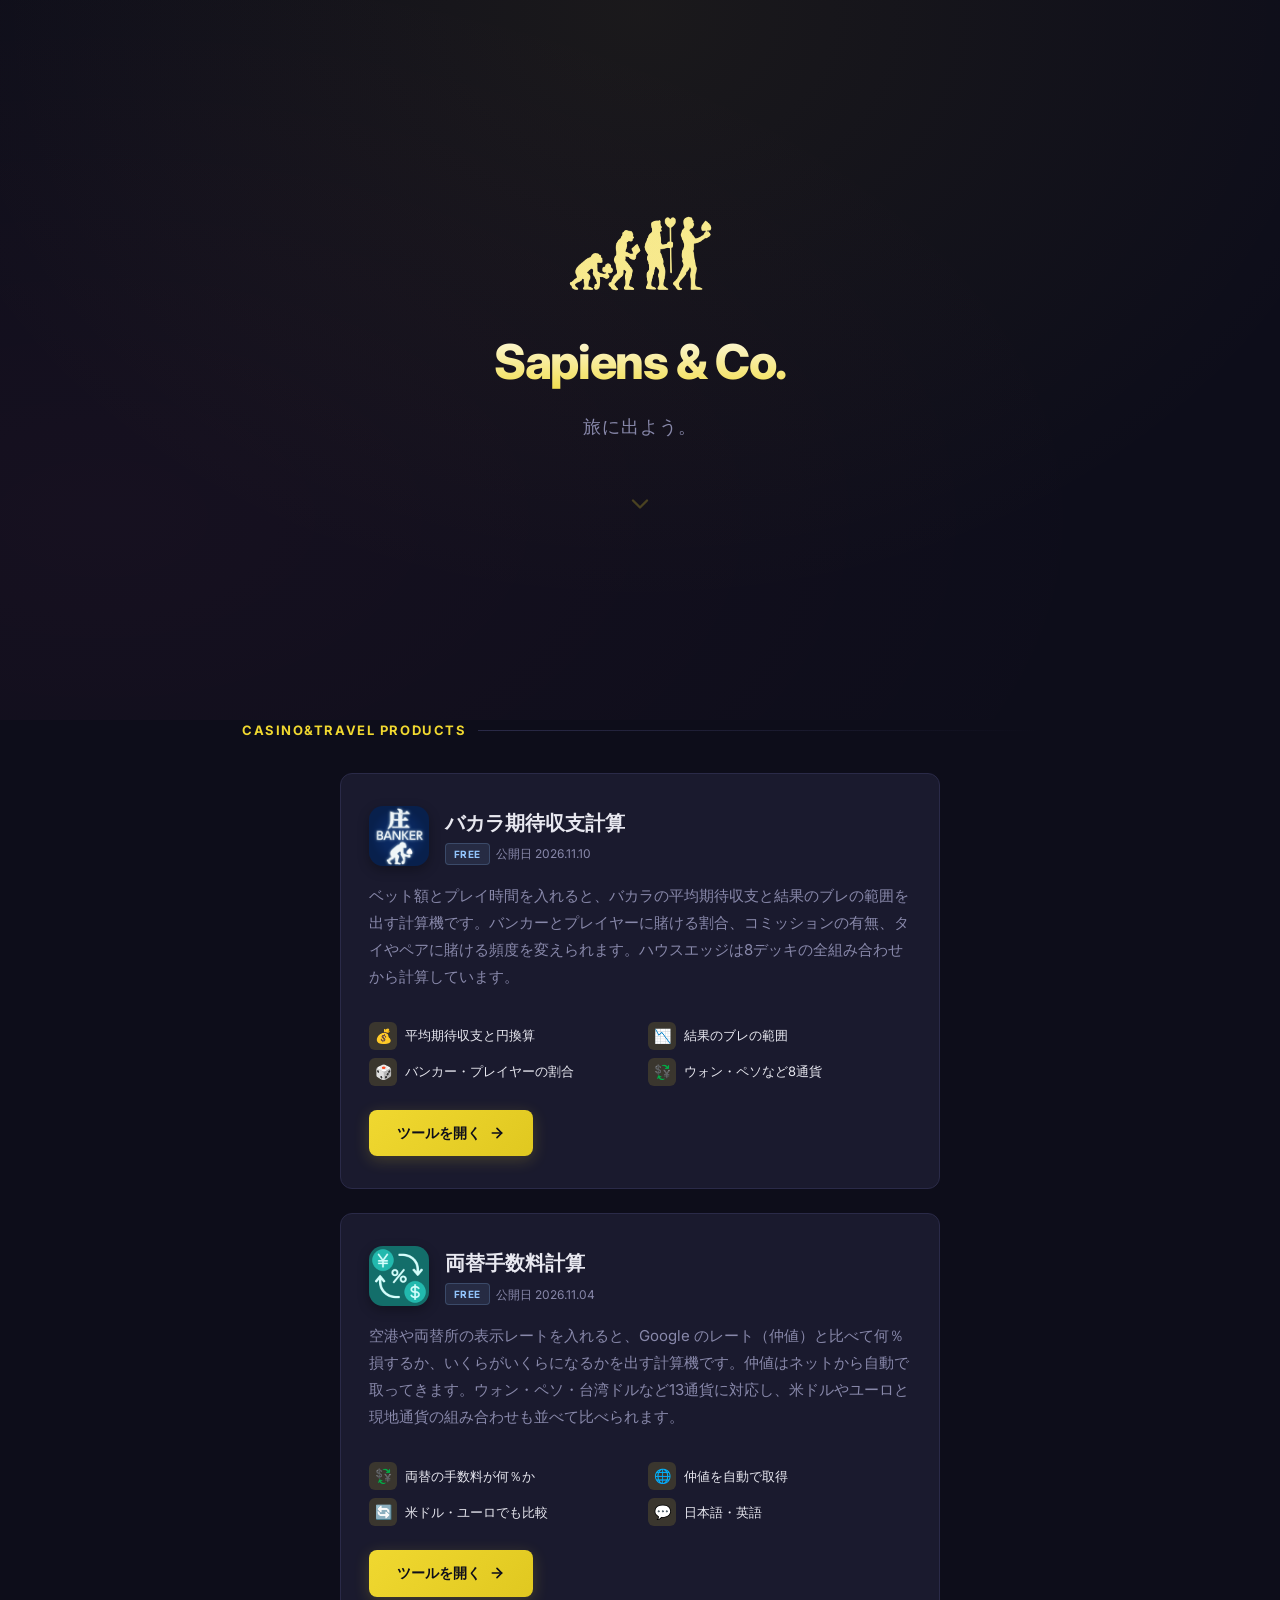
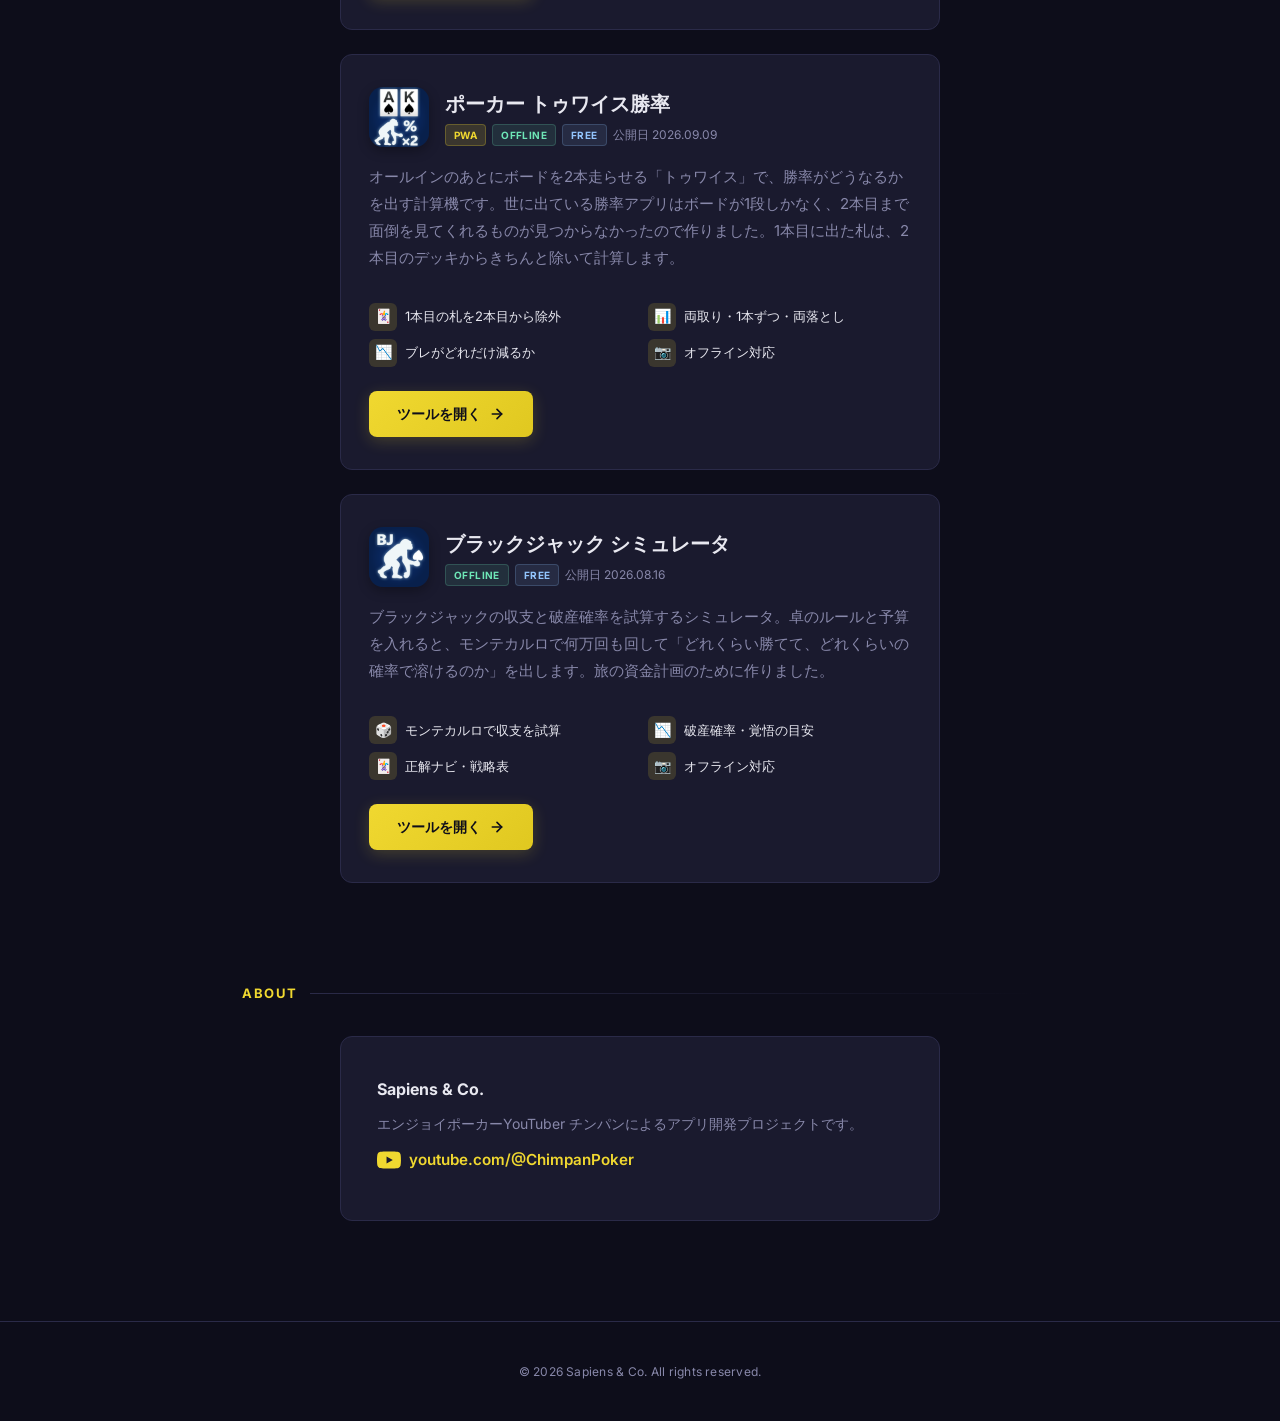
==== index.html @ 097ae126 "BJ Trainer の紹介ページを /bj/ に公開、キャッチコピーを「旅に出よう。」に 紹介ページは bj-lp（v0_261121a ec9f1be）の静的書き出し。_next を配るため .n" ====
<!DOCTYPE html>
<html lang="ja">
<head>
<meta charset="UTF-8">
<meta name="viewport" content="width=device-width, initial-scale=1.0">
<title>Sapiens & Co. | ポーカーツール & アプリ</title>
<meta name="description" content="Sapiens & Co. はポーカープレイヤーのためのツールを開発しています。">
<meta property="og:title" content="Sapiens & Co.">
<meta property="og:description" content="ポーカープレイヤーのためのツール">
<meta property="og:image" content="https://sapiens-and-co.com/assets/og-image.png">
<meta property="og:url" content="https://sapiens-and-co.com">
<meta property="og:type" content="website">
<meta name="twitter:card" content="summary_large_image">
<link rel="icon" href="/assets/mascot.png" type="image/png">
<link rel="preconnect" href="https://fonts.googleapis.com">
<link rel="preconnect" href="https://fonts.gstatic.com" crossorigin>
<link href="https://fonts.googleapis.com/css2?family=Inter:wght@400;500;600;700;800&display=swap" rel="stylesheet">
<style>
*,*::before,*::after{margin:0;padding:0;box-sizing:border-box}
:root{
  --bg:#0d0d1a;
  --bg-subtle:#141428;
  --surface:#1a1a2e;
  --surface-hover:#222240;
  --text:#e8e8f0;
  --text-dim:#8888aa;
  --accent:#f0d830;
  --accent-hover:#d4be20;
  --accent-glow:rgba(240,216,48,.15);
  --border:#2a2a48;
  --pink:#ff69b4;
  --radius:12px;
}
html{scroll-behavior:smooth}
body{
  font-family:"Inter","Hiragino Kaku Gothic ProN","Noto Sans JP","Meiryo",sans-serif;
  background:var(--bg);
  color:var(--text);
  line-height:1.6;
  -webkit-font-smoothing:antialiased;
  overflow-x:hidden;
}

/* ===== Hero ===== */
.hero{
  min-height:80vh;
  display:flex;
  flex-direction:column;
  align-items:center;
  justify-content:center;
  padding:80px 24px 60px;
  text-align:center;
  position:relative;
  overflow:hidden;
}
.hero::before{
  content:'';
  position:absolute;
  top:-40%;left:-20%;
  width:140%;height:140%;
  background:radial-gradient(ellipse at 50% 30%,rgba(240,216,48,.06) 0%,transparent 60%),
             radial-gradient(ellipse at 20% 80%,rgba(255,105,180,.04) 0%,transparent 50%);
  pointer-events:none;
}
.hero-mascot{
  width:119px;height:auto;
  margin-bottom:32px;
  animation:fadeInUp .8s ease;
  /* no filter — using pre-colored image */
}
.hero-brand{
  font-size:2.5rem;
  font-weight:800;
  letter-spacing:-.03em;
  margin-bottom:12px;
  background:linear-gradient(180deg,#fff 0%,#f0d830 100%);
  -webkit-background-clip:text;
  -webkit-text-fill-color:transparent;
  background-clip:text;
  animation:fadeInUp .8s ease .1s both;
}
.hero-tagline{
  font-size:1.125rem;
  color:var(--text-dim);
  font-weight:400;
  letter-spacing:.06em;
  animation:fadeInUp .8s ease .2s both;
}
.hero-sub{
  margin-top:16px;
  font-size:.875rem;
  color:var(--text-dim);
  max-width:400px;
  line-height:1.8;
  animation:fadeInUp .8s ease .3s both;
}
.scroll-hint{
  margin-top:48px;
  opacity:.25;
  animation:bounce 2.5s ease infinite;
  color:var(--accent);
}
.scroll-hint svg{width:28px;height:28px}

@keyframes fadeInUp{from{opacity:0;transform:translateY(16px)}to{opacity:1;transform:translateY(0)}}
@keyframes bounce{0%,100%{transform:translateY(0)}50%{transform:translateY(8px)}}

/* ===== Section ===== */
.section{
  max-width:860px;
  margin:0 auto;
  padding:0 24px 80px;
}
.section-title{
  font-size:.8125rem;
  font-weight:700;
  color:var(--accent);
  letter-spacing:.12em;
  text-transform:uppercase;
  margin-bottom:32px;
  display:flex;
  align-items:center;
  gap:12px;
}
.section-title::after{
  content:'';flex:1;height:1px;
  background:linear-gradient(90deg,var(--border),transparent);
}

/* ===== App Card Grid ===== */
.app-grid{
  display:grid;
  grid-template-columns:1fr;
  gap:24px;
  max-width:600px;
  margin:0 auto;
}
.app-card{
  background:var(--surface);
  border:1px solid var(--border);
  border-radius:var(--radius);
  padding:32px 28px;
  display:flex;
  flex-direction:column;
  gap:16px;
  position:relative;
  overflow:hidden;
}

.app-card-header{
  display:flex;
  align-items:center;
  gap:16px;
}
.app-icon{
  width:60px;height:60px;
  border-radius:14px;
  flex-shrink:0;
  box-shadow:0 4px 12px rgba(0,0,0,.3);
}
.app-name{
  font-size:1.25rem;
  font-weight:700;
}
.app-badges{display:flex;gap:6px;margin-top:4px;flex-wrap:wrap}
.app-badge{
  display:inline-block;
  font-size:.625rem;
  font-weight:700;
  letter-spacing:.04em;
  padding:2px 8px;
  border-radius:4px;
}
.badge-pwa{color:var(--accent);background:var(--accent-glow);border:1px solid rgba(240,216,48,.25)}
.badge-offline{color:#6ee7b7;background:rgba(110,231,183,.1);border:1px solid rgba(110,231,183,.2)}
.badge-free{color:#93c5fd;background:rgba(147,197,253,.1);border:1px solid rgba(147,197,253,.2)}
.badge-proto{color:var(--pink);background:rgba(255,105,180,.1);border:1px solid rgba(255,105,180,.25)}

.app-desc{
  font-size:.9375rem;
  color:var(--text-dim);
  line-height:1.8;
}

/* Feature list */
.app-features{
  display:grid;
  grid-template-columns:1fr 1fr;
  gap:8px 16px;
  padding:16px 0 4px;
}
.app-feat{
  display:flex;align-items:center;gap:8px;
  font-size:.8125rem;color:var(--text);
}
.app-feat-icon{
  width:28px;height:28px;flex-shrink:0;
  display:flex;align-items:center;justify-content:center;
  background:var(--accent-glow);border-radius:6px;
  font-size:14px;
}

.app-cta{
  display:inline-flex;
  align-items:center;
  gap:8px;
  background:linear-gradient(135deg,var(--accent),#e0c820);
  color:var(--bg);
  font-weight:700;
  font-size:.875rem;
  padding:12px 28px;
  border-radius:8px;
  text-decoration:none;
  transition:transform .2s,box-shadow .2s;
  align-self:flex-start;
  margin-top:4px;
  box-shadow:0 4px 16px rgba(240,216,48,.2);
}
.app-cta:hover{
  transform:translateY(-1px);
  box-shadow:0 6px 24px rgba(240,216,48,.3);
}
.app-cta svg{width:16px;height:16px}

/* ===== About ===== */
.about-content{
  background:var(--surface);
  border:1px solid var(--border);
  border-radius:var(--radius);
  padding:32px 28px;
  display:flex;
  align-items:flex-start;
  gap:24px;
  max-width:600px;
  margin:0 auto;
}
.about-icon{
  width:60px;height:60px;flex-shrink:0;
  display:flex;align-items:center;justify-content:center;
  background:var(--accent-glow);border-radius:14px;
  font-size:36px;
}
.about-text{flex:1}
.about-text h3{
  font-size:1rem;font-weight:700;margin-bottom:8px;
}
.about-text p{
  font-size:.875rem;color:var(--text-dim);line-height:1.8;
}

/* ===== Footer ===== */
.footer{
  text-align:center;
  padding:40px 24px;
  color:var(--text-dim);
  font-size:.75rem;
  border-top:1px solid var(--border);
  letter-spacing:.02em;
}

/* ===== Responsive ===== */
@media(min-width:640px){
  .hero{padding:100px 32px 80px}
  .hero-brand{font-size:3rem}
  .hero-mascot{width:145px}
  .section{padding:0 32px 100px}
  .app-grid{grid-template-columns:repeat(auto-fill,minmax(360px,1fr))}
  .about-content{padding:40px 36px}
}
@media(max-width:480px){
  .app-features{grid-template-columns:1fr}
  .about-content{flex-direction:column;gap:16px}
}
.app-date{font-size:.75rem;color:var(--text-dim);align-self:center}
</style>
</head>
<body>

<!-- Hero -->
<section class="hero">
  <img class="hero-mascot" src="assets/4_chara_2.png" alt="Sapiens & Co." width="280">
  <h1 class="hero-brand">Sapiens & Co.</h1>
  <p class="hero-tagline">旅に出よう。</p>
  <div class="scroll-hint">
    <svg viewBox="0 0 24 24" fill="none" stroke="currentColor" stroke-width="2" stroke-linecap="round" stroke-linejoin="round">
      <polyline points="6 9 12 15 18 9"/>
    </svg>
  </div>
</section>

<!-- Casino&Travel Products -->
<section class="section">
  <h2 class="section-title">Casino&amp;Travel Products</h2>
  <div class="app-grid">

    <!-- Baccarat Simulator -->
    <article class="app-card">
      <div class="app-card-header">
        <img class="app-icon" src="assets/tool_baccarat.png" alt="バカラ期待収支計算" width="60" height="60">
        <div>
          <h3 class="app-name" style="font-size:min(1.25rem,5vw);white-space:nowrap">バカラ期待収支計算</h3>
          <div class="app-badges">
            <span class="app-badge badge-free">FREE</span>
            <span class="app-date">公開日 2026.11.10</span>
          </div>
        </div>
      </div>
      <p class="app-desc">ベット額とプレイ時間を入れると、バカラの平均期待収支と結果のブレの範囲を出す計算機です。バンカーとプレイヤーに賭ける割合、コミッションの有無、タイやペアに賭ける頻度を変えられます。ハウスエッジは8デッキの全組み合わせから計算しています。</p>
      <div class="app-features">
        <div class="app-feat">
          <div class="app-feat-icon">&#128176;</div>
          <span>平均期待収支と円換算</span>
        </div>
        <div class="app-feat">
          <div class="app-feat-icon">&#128201;</div>
          <span>結果のブレの範囲</span>
        </div>
        <div class="app-feat">
          <div class="app-feat-icon">&#127922;</div>
          <span>バンカー・プレイヤーの割合</span>
        </div>
        <div class="app-feat">
          <div class="app-feat-icon">&#128177;</div>
          <span>ウォン・ペソなど8通貨</span>
        </div>
      </div>
      <a class="app-cta" href="https://chimpan-poker.com/tools/baccarat-ev/" target="_blank" rel="noopener">
        ツールを開く
        <svg viewBox="0 0 24 24" fill="none" stroke="currentColor" stroke-width="2.5" stroke-linecap="round" stroke-linejoin="round">
          <line x1="5" y1="12" x2="19" y2="12"/><polyline points="12 5 19 12 12 19"/>
        </svg>
      </a>
    </article>

    <!-- FX Loss -->
    <article class="app-card">
      <div class="app-card-header">
        <img class="app-icon" src="assets/tool_fxloss.png" alt="両替手数料計算" width="60" height="60">
        <div>
          <h3 class="app-name">両替手数料計算</h3>
          <div class="app-badges">
            <span class="app-badge badge-free">FREE</span>
            <span class="app-date">公開日 2026.11.04</span>
          </div>
        </div>
      </div>
      <p class="app-desc">空港や両替所の表示レートを入れると、Google のレート（仲値）と比べて何％損するか、いくらがいくらになるかを出す計算機です。仲値はネットから自動で取ってきます。ウォン・ペソ・台湾ドルなど13通貨に対応し、米ドルやユーロと現地通貨の組み合わせも並べて比べられます。</p>
      <div class="app-features">
        <div class="app-feat">
          <div class="app-feat-icon">&#128177;</div>
          <span>両替の手数料が何％か</span>
        </div>
        <div class="app-feat">
          <div class="app-feat-icon">&#127760;</div>
          <span>仲値を自動で取得</span>
        </div>
        <div class="app-feat">
          <div class="app-feat-icon">&#128260;</div>
          <span>米ドル・ユーロでも比較</span>
        </div>
        <div class="app-feat">
          <div class="app-feat-icon">&#128172;</div>
          <span>日本語・英語</span>
        </div>
      </div>
      <a class="app-cta" href="https://chimpan-poker.com/tools/fx-loss/" target="_blank" rel="noopener">
        ツールを開く
        <svg viewBox="0 0 24 24" fill="none" stroke="currentColor" stroke-width="2.5" stroke-linecap="round" stroke-linejoin="round">
          <line x1="5" y1="12" x2="19" y2="12"/><polyline points="12 5 19 12 12 19"/>
        </svg>
      </a>
    </article>

    <!-- Twice Win Rate -->
    <article class="app-card">
      <div class="app-card-header">
        <img class="app-icon" src="assets/tool_twicewinrate.png" alt="ポーカー トゥワイス勝率" width="60" height="60">
        <div>
          <h3 class="app-name">ポーカー トゥワイス勝率</h3>
          <div class="app-badges">
            <span class="app-badge badge-pwa">PWA</span>
            <span class="app-badge badge-offline">OFFLINE</span>
            <span class="app-badge badge-free">FREE</span>
            <span class="app-date">公開日 2026.09.09</span>
          </div>
        </div>
      </div>
      <p class="app-desc">オールインのあとにボードを2本走らせる「トゥワイス」で、勝率がどうなるかを出す計算機です。世に出ている勝率アプリはボードが1段しかなく、2本目まで面倒を見てくれるものが見つからなかったので作りました。1本目に出た札は、2本目のデッキからきちんと除いて計算します。</p>
      <div class="app-features">
        <div class="app-feat">
          <div class="app-feat-icon">&#127183;</div>
          <span>1本目の札を2本目から除外</span>
        </div>
        <div class="app-feat">
          <div class="app-feat-icon">&#128202;</div>
          <span>両取り・1本ずつ・両落とし</span>
        </div>
        <div class="app-feat">
          <div class="app-feat-icon">&#128201;</div>
          <span>ブレがどれだけ減るか</span>
        </div>
        <div class="app-feat">
          <div class="app-feat-icon">&#128247;</div>
          <span>オフライン対応</span>
        </div>
      </div>
      <a class="app-cta" href="/twicewinrate/">
        ツールを開く
        <svg viewBox="0 0 24 24" fill="none" stroke="currentColor" stroke-width="2.5" stroke-linecap="round" stroke-linejoin="round">
          <line x1="5" y1="12" x2="19" y2="12"/><polyline points="12 5 19 12 12 19"/>
        </svg>
      </a>
    </article>

    <!-- Blackjack Simulator -->
    <article class="app-card">
      <div class="app-card-header">
        <img class="app-icon" src="assets/tool_blackjack.png" alt="ブラックジャック シミュレータ" width="60" height="60">
        <div>
          <h3 class="app-name">ブラックジャック シミュレータ</h3>
          <div class="app-badges">
            <span class="app-badge badge-offline">OFFLINE</span>
            <span class="app-badge badge-free">FREE</span>
            <span class="app-date">公開日 2026.08.16</span>
          </div>
        </div>
      </div>
      <p class="app-desc">ブラックジャックの収支と破産確率を試算するシミュレータ。卓のルールと予算を入れると、モンテカルロで何万回も回して「どれくらい勝てて、どれくらいの確率で溶けるのか」を出します。旅の資金計画のために作りました。</p>
      <div class="app-features">
        <div class="app-feat">
          <div class="app-feat-icon">&#127922;</div>
          <span>モンテカルロで収支を試算</span>
        </div>
        <div class="app-feat">
          <div class="app-feat-icon">&#128201;</div>
          <span>破産確率・覚悟の目安</span>
        </div>
        <div class="app-feat">
          <div class="app-feat-icon">&#127183;</div>
          <span>正解ナビ・戦略表</span>
        </div>
        <div class="app-feat">
          <div class="app-feat-icon">&#128247;</div>
          <span>オフライン対応</span>
        </div>
      </div>
      <a class="app-cta" href="https://chimpan-poker.com/tools/blackjack/" target="_blank" rel="noopener">
        ツールを開く
        <svg viewBox="0 0 24 24" fill="none" stroke="currentColor" stroke-width="2.5" stroke-linecap="round" stroke-linejoin="round">
          <line x1="5" y1="12" x2="19" y2="12"/><polyline points="12 5 19 12 12 19"/>
        </svg>
      </a>
    </article>

  </div>
</section>

<!-- About -->
<section class="section">
  <h2 class="section-title">About</h2>
  <div class="about-content">
    <div class="about-text">
      <h3>Sapiens & Co.</h3>
      <p>エンジョイポーカーYouTuber チンパンによるアプリ開発プロジェクトです。</p>
      <a href="https://www.youtube.com/@ChimpanPoker" target="_blank" rel="noopener" style="display:inline-flex;align-items:center;gap:8px;margin-top:12px;color:var(--accent);text-decoration:none;font-weight:600;font-size:.95rem;">
        <svg width="24" height="24" viewBox="0 0 24 24" fill="currentColor"><path d="M23.498 6.186a3.016 3.016 0 00-2.122-2.136C19.505 3.546 12 3.546 12 3.546s-7.505 0-9.377.504A3.017 3.017 0 00.502 6.186C0 8.07 0 12 0 12s0 3.93.502 5.814a3.016 3.016 0 002.122 2.136c1.871.504 9.376.504 9.376.504s7.505 0 9.377-.504a3.015 3.015 0 002.122-2.136C24 15.93 24 12 24 12s0-3.93-.502-5.814zM9.545 15.568V8.432L15.818 12l-6.273 3.568z"/></svg>
        youtube.com/@ChimpanPoker
      </a>
    </div>
  </div>
</section>

<!-- Footer -->
<footer class="footer">
  &copy; 2026 Sapiens & Co. All rights reserved.
</footer>

</body>
</html>
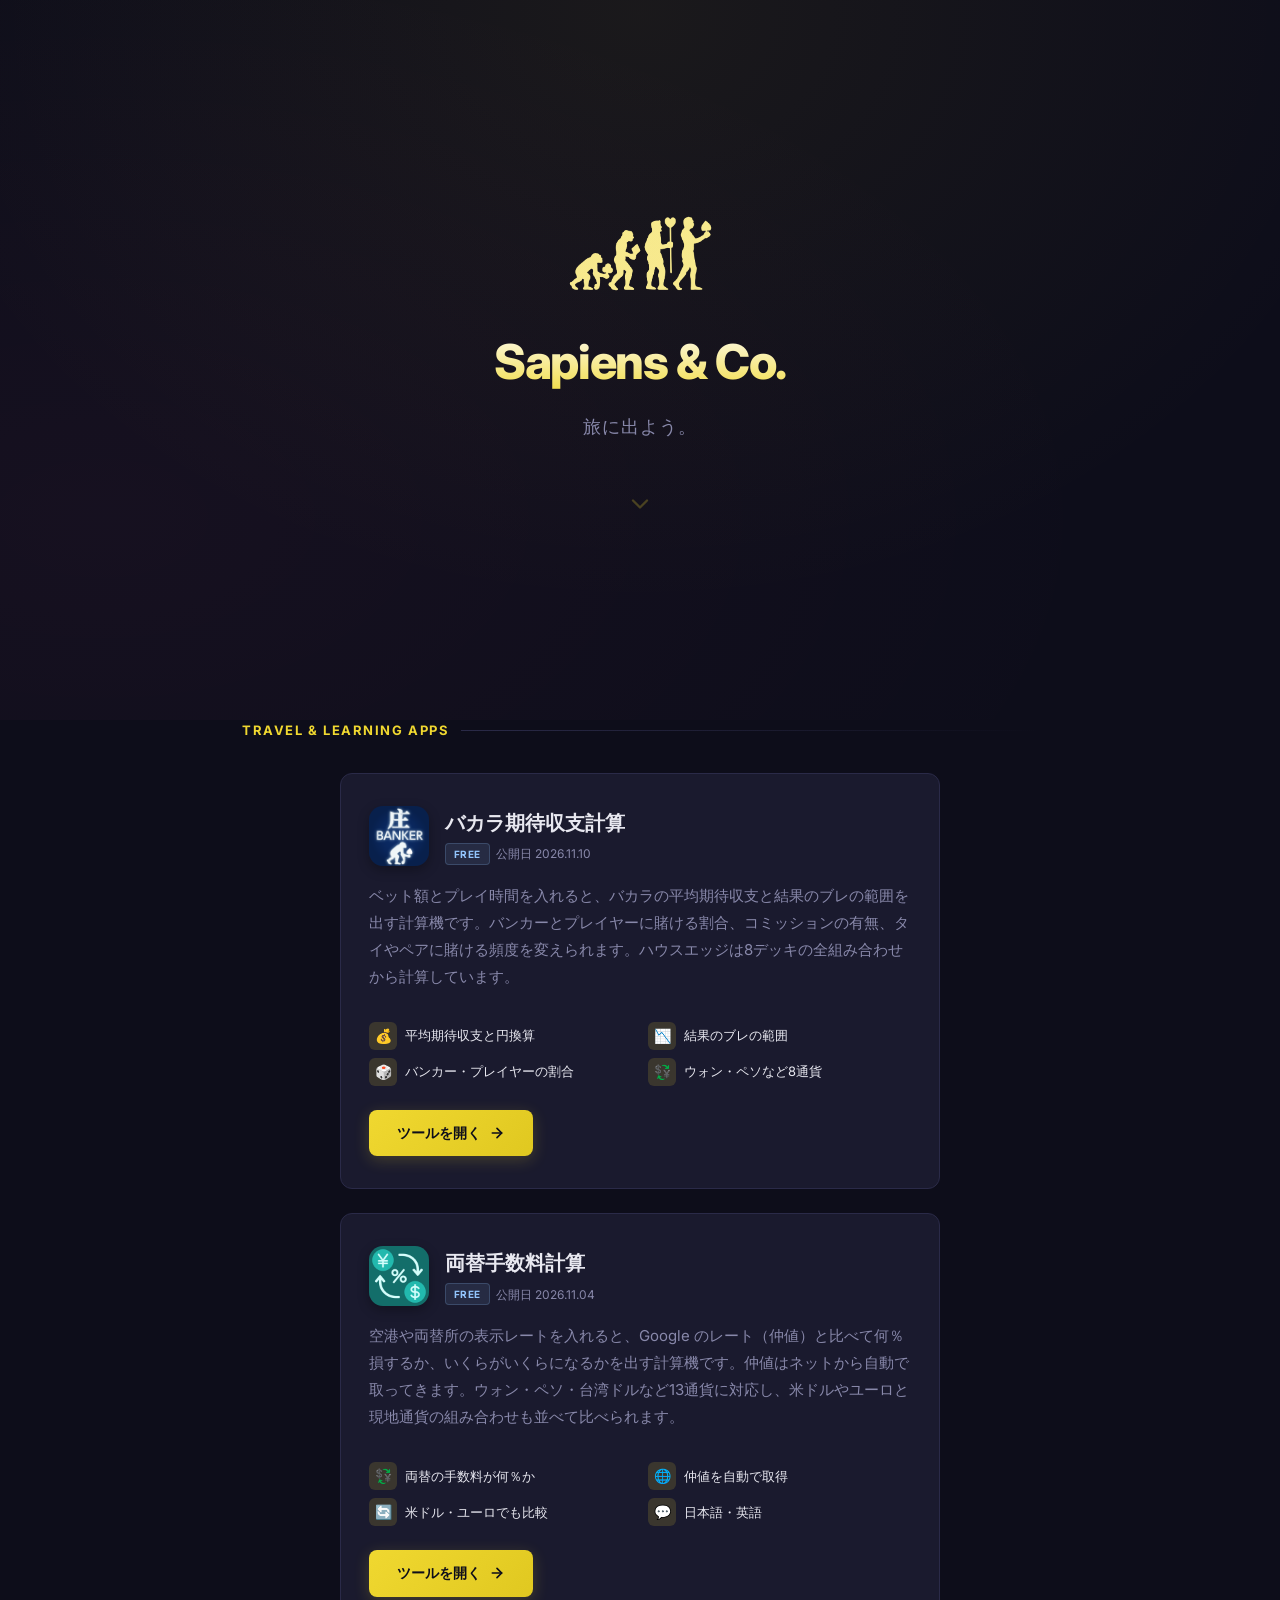
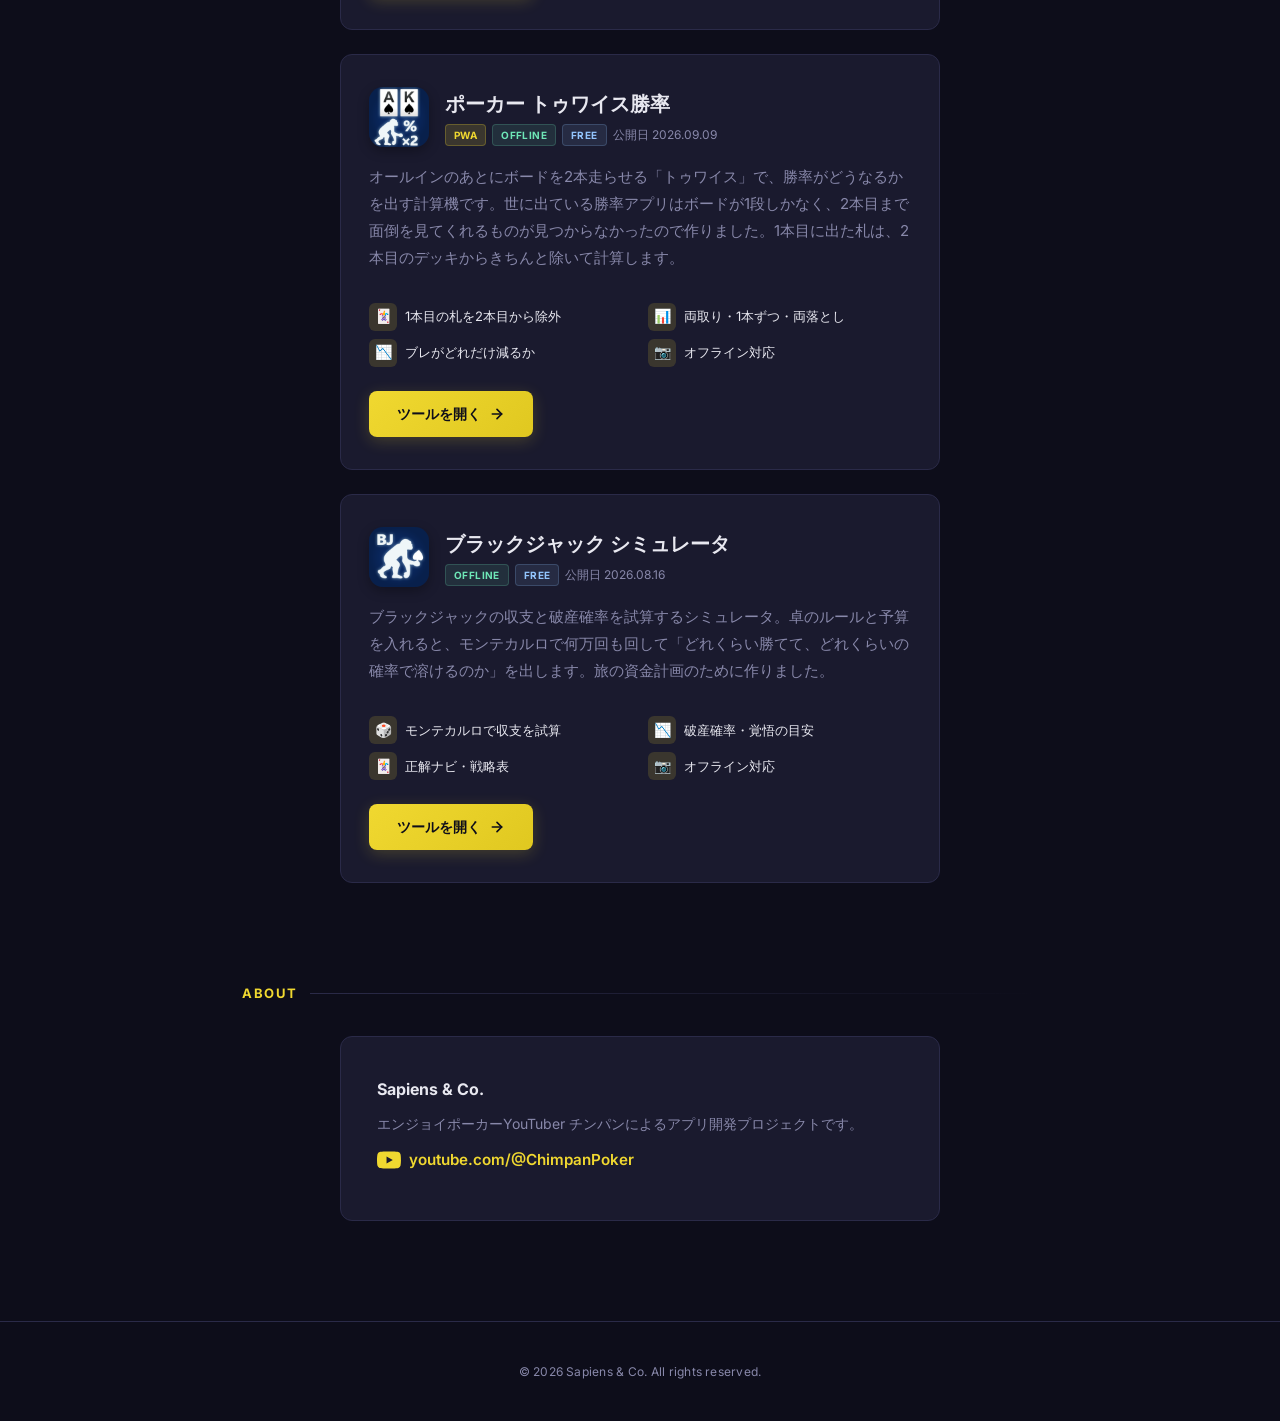
==== commit 56ff8968: "トップ：見出し Casino&Travel Products を Travel & Learning Apps に（Paddle の審査の前に） Co-Authored-By: Claude Opus" ====
--- a/index.html
+++ b/index.html
@@ -288,9 +288,9 @@
   </div>
 </section>
 
-<!-- Casino&Travel Products -->
+<!-- Travel & Learning Apps -->
 <section class="section">
-  <h2 class="section-title">Casino&amp;Travel Products</h2>
+  <h2 class="section-title">Travel &amp; Learning Apps</h2>
   <div class="app-grid">
 
     <!-- Baccarat Simulator -->
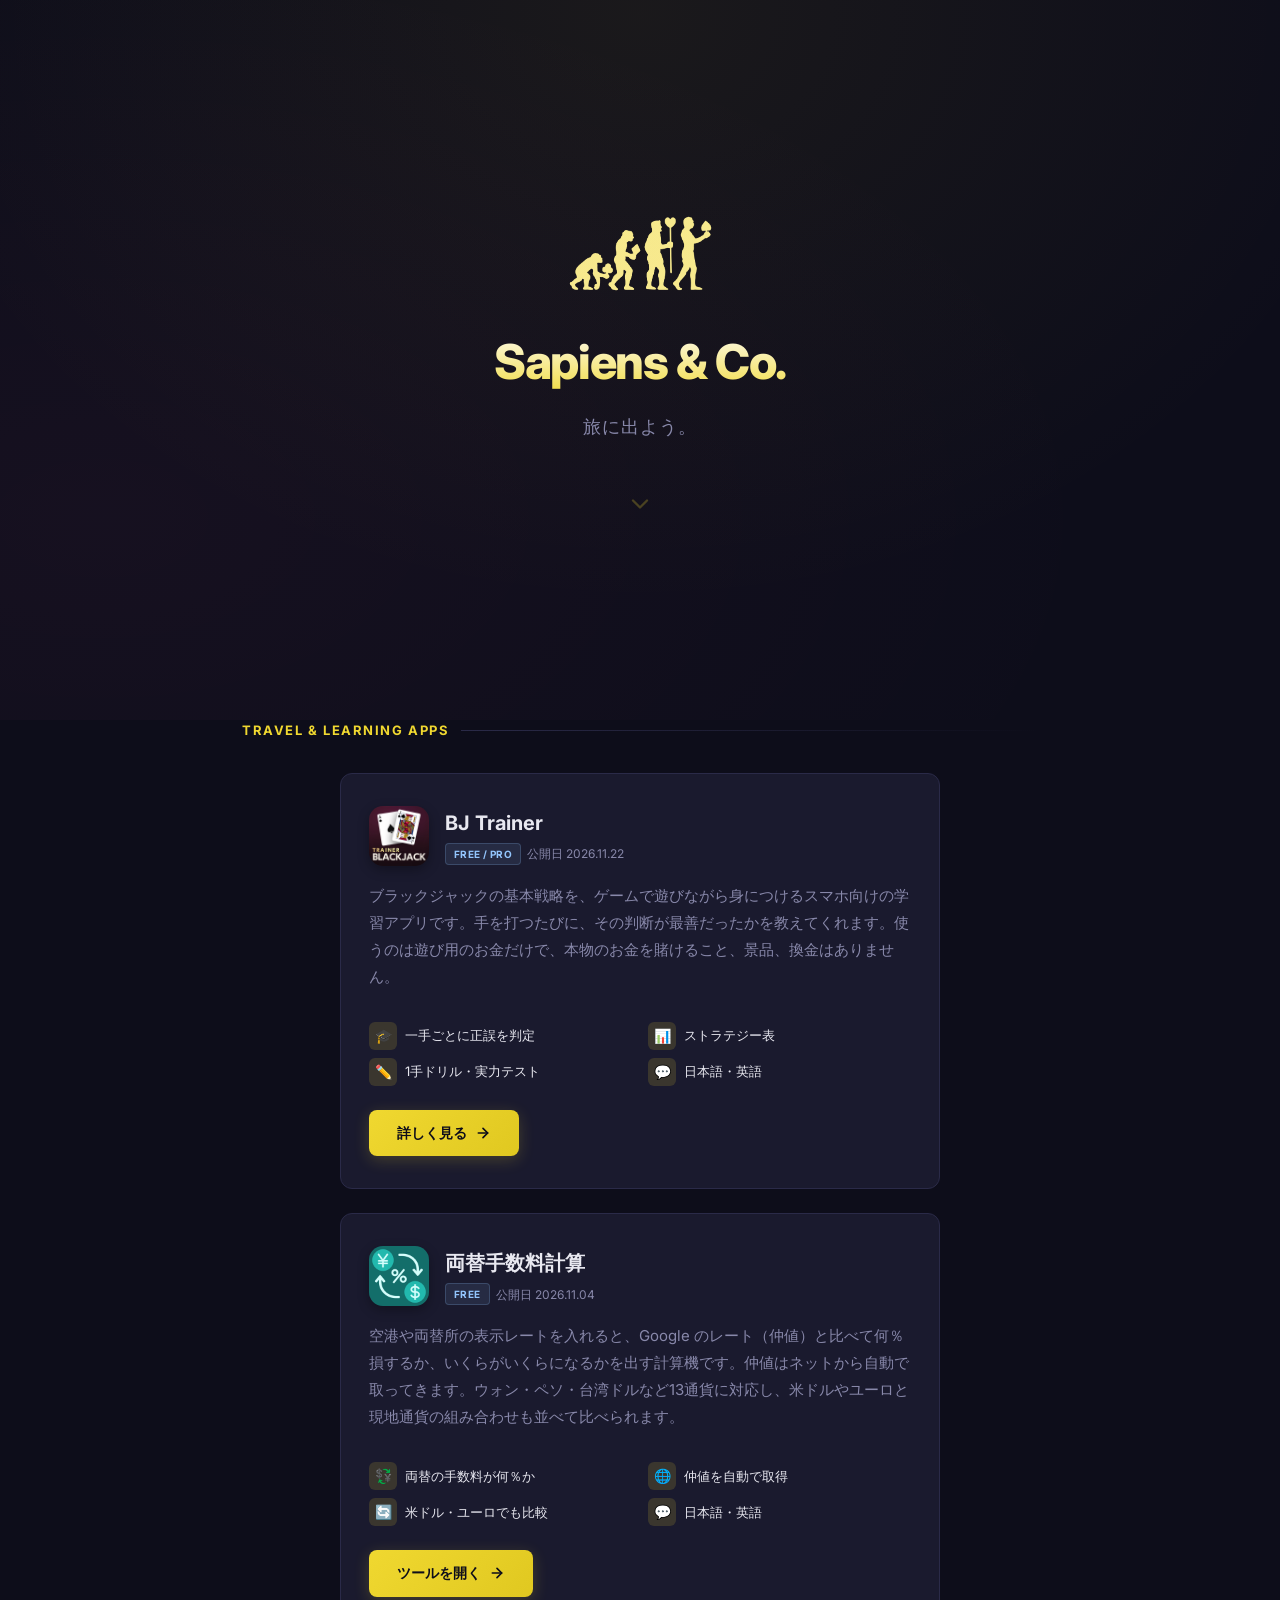
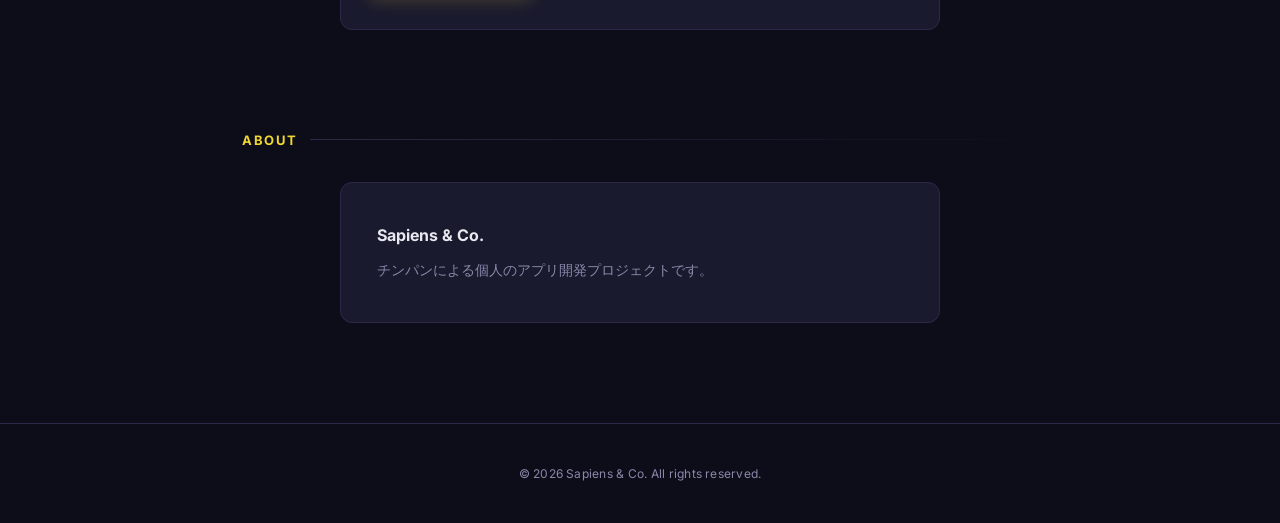
==== commit 1475ad89: "審査の前にカジノ系を外す：トップのバカラ・トゥワイス・BJ シミュレータのカードと YouTube を外し BJ Trainer のカードを足す。紹介ページの経緯と動画の節・YouTube のリンクを" ====
--- a/index.html
+++ b/index.html
@@ -3,10 +3,10 @@
 <head>
 <meta charset="UTF-8">
 <meta name="viewport" content="width=device-width, initial-scale=1.0">
-<title>Sapiens & Co. | ポーカーツール & アプリ</title>
-<meta name="description" content="Sapiens & Co. はポーカープレイヤーのためのツールを開発しています。">
+<title>Sapiens & Co. | アプリ開発</title>
+<meta name="description" content="Sapiens & Co. は、学びと旅のための小さなアプリを作っています。">
 <meta property="og:title" content="Sapiens & Co.">
-<meta property="og:description" content="ポーカープレイヤーのためのツール">
+<meta property="og:description" content="学びと旅のための小さなアプリ">
 <meta property="og:image" content="https://sapiens-and-co.com/assets/og-image.png">
 <meta property="og:url" content="https://sapiens-and-co.com">
 <meta property="og:type" content="website">
@@ -293,39 +293,39 @@
   <h2 class="section-title">Travel &amp; Learning Apps</h2>
   <div class="app-grid">
 
-    <!-- Baccarat Simulator -->
+    <!-- BJ Trainer -->
     <article class="app-card">
       <div class="app-card-header">
-        <img class="app-icon" src="assets/tool_baccarat.png" alt="バカラ期待収支計算" width="60" height="60">
+        <img class="app-icon" src="bj/assets/icon-512.webp" alt="BJ Trainer" width="60" height="60">
         <div>
-          <h3 class="app-name" style="font-size:min(1.25rem,5vw);white-space:nowrap">バカラ期待収支計算</h3>
+          <h3 class="app-name">BJ Trainer</h3>
           <div class="app-badges">
-            <span class="app-badge badge-free">FREE</span>
-            <span class="app-date">公開日 2026.11.10</span>
+            <span class="app-badge badge-free">FREE / PRO</span>
+            <span class="app-date">公開日 2026.11.22</span>
           </div>
         </div>
       </div>
-      <p class="app-desc">ベット額とプレイ時間を入れると、バカラの平均期待収支と結果のブレの範囲を出す計算機です。バンカーとプレイヤーに賭ける割合、コミッションの有無、タイやペアに賭ける頻度を変えられます。ハウスエッジは8デッキの全組み合わせから計算しています。</p>
+      <p class="app-desc">ブラックジャックの基本戦略を、ゲームで遊びながら身につけるスマホ向けの学習アプリです。手を打つたびに、その判断が最善だったかを教えてくれます。使うのは遊び用のお金だけで、本物のお金を賭けること、景品、換金はありません。</p>
       <div class="app-features">
         <div class="app-feat">
-          <div class="app-feat-icon">&#128176;</div>
-          <span>平均期待収支と円換算</span>
-        </div>
-        <div class="app-feat">
-          <div class="app-feat-icon">&#128201;</div>
-          <span>結果のブレの範囲</span>
-        </div>
-        <div class="app-feat">
-          <div class="app-feat-icon">&#127922;</div>
-          <span>バンカー・プレイヤーの割合</span>
-        </div>
-        <div class="app-feat">
-          <div class="app-feat-icon">&#128177;</div>
-          <span>ウォン・ペソなど8通貨</span>
+          <div class="app-feat-icon">&#127891;</div>
+          <span>一手ごとに正誤を判定</span>
+        </div>
+        <div class="app-feat">
+          <div class="app-feat-icon">&#128202;</div>
+          <span>ストラテジー表</span>
+        </div>
+        <div class="app-feat">
+          <div class="app-feat-icon">&#9999;&#65039;</div>
+          <span>1手ドリル・実力テスト</span>
+        </div>
+        <div class="app-feat">
+          <div class="app-feat-icon">&#128172;</div>
+          <span>日本語・英語</span>
         </div>
       </div>
-      <a class="app-cta" href="https://chimpan-poker.com/tools/baccarat-ev/" target="_blank" rel="noopener">
-        ツールを開く
+      <a class="app-cta" href="bj/">
+        詳しく見る
         <svg viewBox="0 0 24 24" fill="none" stroke="currentColor" stroke-width="2.5" stroke-linecap="round" stroke-linejoin="round">
           <line x1="5" y1="12" x2="19" y2="12"/><polyline points="12 5 19 12 12 19"/>
         </svg>
@@ -371,87 +371,6 @@
       </a>
     </article>
 
-    <!-- Twice Win Rate -->
-    <article class="app-card">
-      <div class="app-card-header">
-        <img class="app-icon" src="assets/tool_twicewinrate.png" alt="ポーカー トゥワイス勝率" width="60" height="60">
-        <div>
-          <h3 class="app-name">ポーカー トゥワイス勝率</h3>
-          <div class="app-badges">
-            <span class="app-badge badge-pwa">PWA</span>
-            <span class="app-badge badge-offline">OFFLINE</span>
-            <span class="app-badge badge-free">FREE</span>
-            <span class="app-date">公開日 2026.09.09</span>
-          </div>
-        </div>
-      </div>
-      <p class="app-desc">オールインのあとにボードを2本走らせる「トゥワイス」で、勝率がどうなるかを出す計算機です。世に出ている勝率アプリはボードが1段しかなく、2本目まで面倒を見てくれるものが見つからなかったので作りました。1本目に出た札は、2本目のデッキからきちんと除いて計算します。</p>
-      <div class="app-features">
-        <div class="app-feat">
-          <div class="app-feat-icon">&#127183;</div>
-          <span>1本目の札を2本目から除外</span>
-        </div>
-        <div class="app-feat">
-          <div class="app-feat-icon">&#128202;</div>
-          <span>両取り・1本ずつ・両落とし</span>
-        </div>
-        <div class="app-feat">
-          <div class="app-feat-icon">&#128201;</div>
-          <span>ブレがどれだけ減るか</span>
-        </div>
-        <div class="app-feat">
-          <div class="app-feat-icon">&#128247;</div>
-          <span>オフライン対応</span>
-        </div>
-      </div>
-      <a class="app-cta" href="/twicewinrate/">
-        ツールを開く
-        <svg viewBox="0 0 24 24" fill="none" stroke="currentColor" stroke-width="2.5" stroke-linecap="round" stroke-linejoin="round">
-          <line x1="5" y1="12" x2="19" y2="12"/><polyline points="12 5 19 12 12 19"/>
-        </svg>
-      </a>
-    </article>
-
-    <!-- Blackjack Simulator -->
-    <article class="app-card">
-      <div class="app-card-header">
-        <img class="app-icon" src="assets/tool_blackjack.png" alt="ブラックジャック シミュレータ" width="60" height="60">
-        <div>
-          <h3 class="app-name">ブラックジャック シミュレータ</h3>
-          <div class="app-badges">
-            <span class="app-badge badge-offline">OFFLINE</span>
-            <span class="app-badge badge-free">FREE</span>
-            <span class="app-date">公開日 2026.08.16</span>
-          </div>
-        </div>
-      </div>
-      <p class="app-desc">ブラックジャックの収支と破産確率を試算するシミュレータ。卓のルールと予算を入れると、モンテカルロで何万回も回して「どれくらい勝てて、どれくらいの確率で溶けるのか」を出します。旅の資金計画のために作りました。</p>
-      <div class="app-features">
-        <div class="app-feat">
-          <div class="app-feat-icon">&#127922;</div>
-          <span>モンテカルロで収支を試算</span>
-        </div>
-        <div class="app-feat">
-          <div class="app-feat-icon">&#128201;</div>
-          <span>破産確率・覚悟の目安</span>
-        </div>
-        <div class="app-feat">
-          <div class="app-feat-icon">&#127183;</div>
-          <span>正解ナビ・戦略表</span>
-        </div>
-        <div class="app-feat">
-          <div class="app-feat-icon">&#128247;</div>
-          <span>オフライン対応</span>
-        </div>
-      </div>
-      <a class="app-cta" href="https://chimpan-poker.com/tools/blackjack/" target="_blank" rel="noopener">
-        ツールを開く
-        <svg viewBox="0 0 24 24" fill="none" stroke="currentColor" stroke-width="2.5" stroke-linecap="round" stroke-linejoin="round">
-          <line x1="5" y1="12" x2="19" y2="12"/><polyline points="12 5 19 12 12 19"/>
-        </svg>
-      </a>
-    </article>
-
   </div>
 </section>
 
@@ -461,11 +380,7 @@
   <div class="about-content">
     <div class="about-text">
       <h3>Sapiens & Co.</h3>
-      <p>エンジョイポーカーYouTuber チンパンによるアプリ開発プロジェクトです。</p>
-      <a href="https://www.youtube.com/@ChimpanPoker" target="_blank" rel="noopener" style="display:inline-flex;align-items:center;gap:8px;margin-top:12px;color:var(--accent);text-decoration:none;font-weight:600;font-size:.95rem;">
-        <svg width="24" height="24" viewBox="0 0 24 24" fill="currentColor"><path d="M23.498 6.186a3.016 3.016 0 00-2.122-2.136C19.505 3.546 12 3.546 12 3.546s-7.505 0-9.377.504A3.017 3.017 0 00.502 6.186C0 8.07 0 12 0 12s0 3.93.502 5.814a3.016 3.016 0 002.122 2.136c1.871.504 9.376.504 9.376.504s7.505 0 9.377-.504a3.015 3.015 0 002.122-2.136C24 15.93 24 12 24 12s0-3.93-.502-5.814zM9.545 15.568V8.432L15.818 12l-6.273 3.568z"/></svg>
-        youtube.com/@ChimpanPoker
-      </a>
+      <p>チンパンによる個人のアプリ開発プロジェクトです。</p>
     </div>
   </div>
 </section>
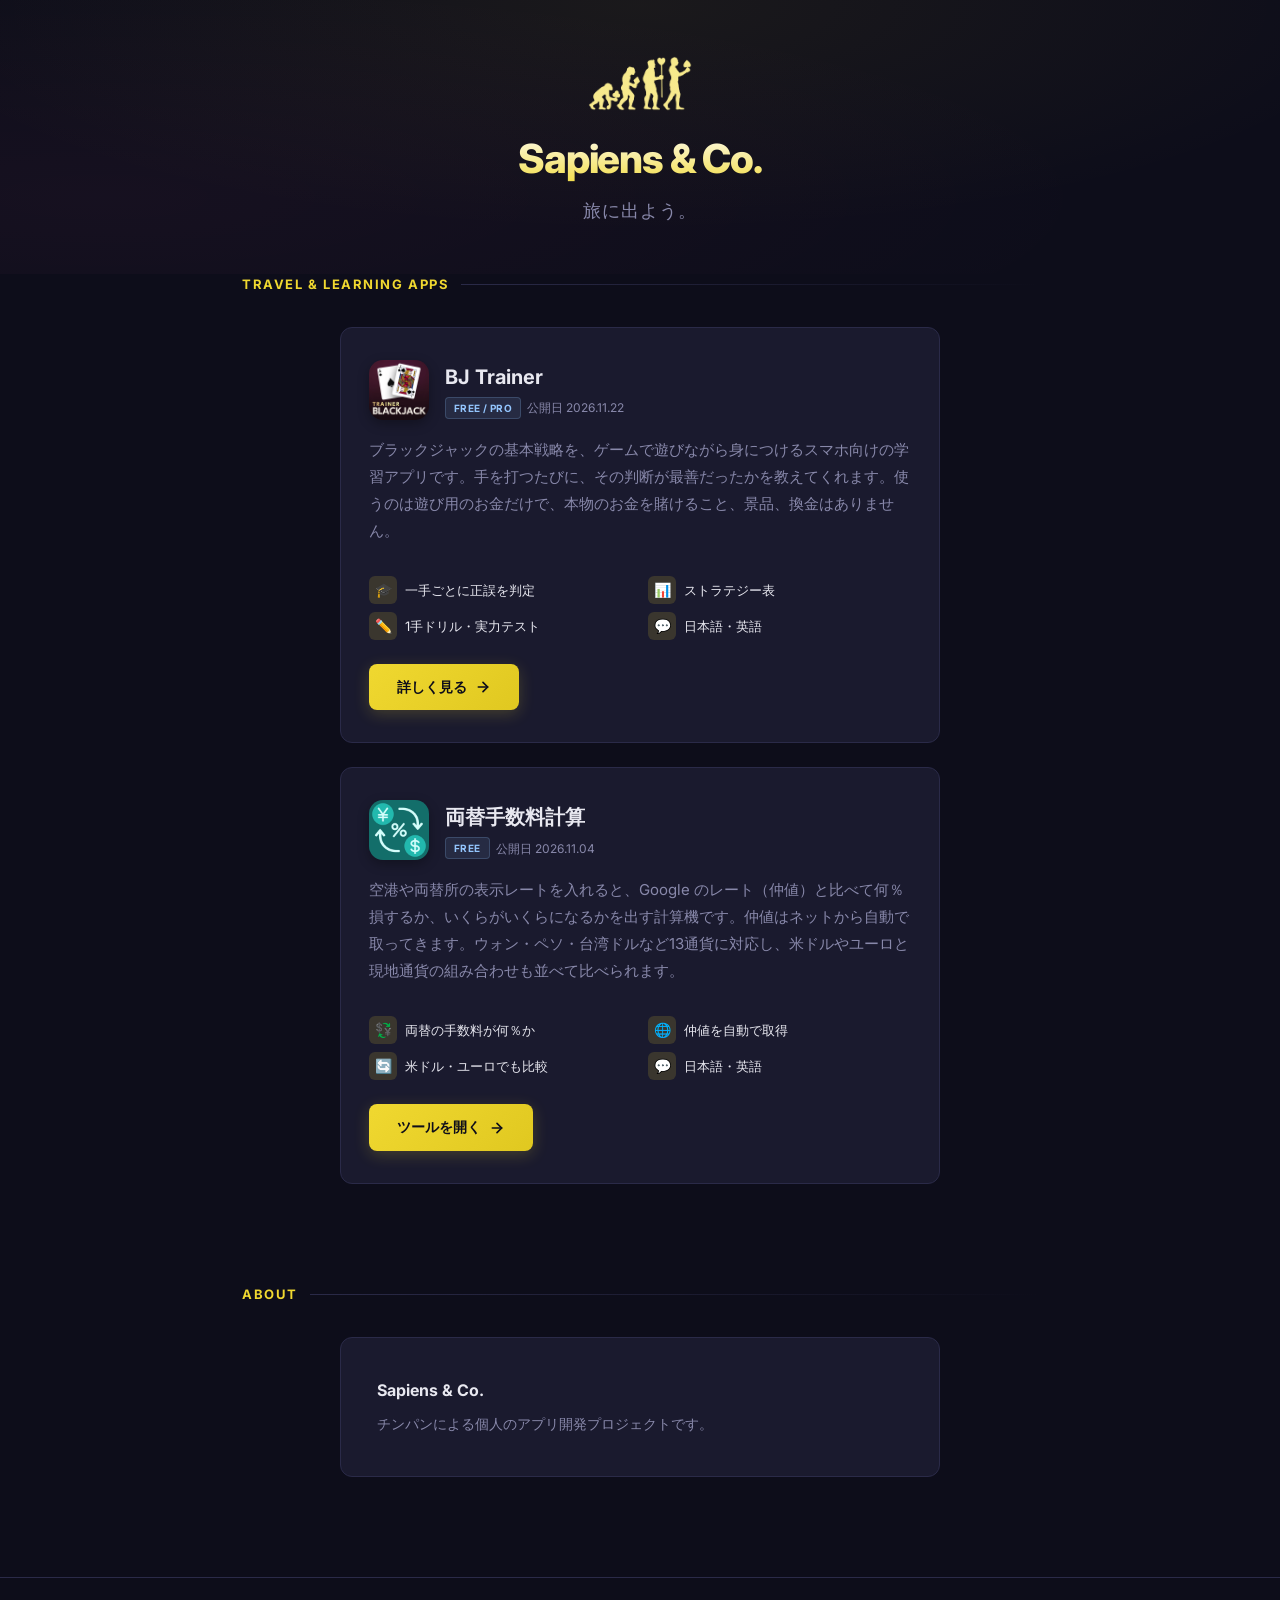
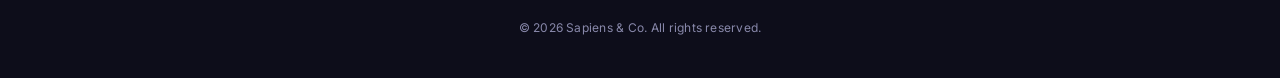
==== commit d8e8bd02: "トップ：表題を詰める（画面いっぱいの高さをやめ、絵と文字を小さく、下向き矢印を外す） Co-Authored-By: Claude Opus 5.5 <noreply@anthropic.com>" ====
--- a/index.html
+++ b/index.html
@@ -43,12 +43,11 @@
 
 /* ===== Hero ===== */
 .hero{
-  min-height:80vh;
   display:flex;
   flex-direction:column;
   align-items:center;
   justify-content:center;
-  padding:80px 24px 60px;
+  padding:40px 24px 36px;
   text-align:center;
   position:relative;
   overflow:hidden;
@@ -63,16 +62,16 @@
   pointer-events:none;
 }
 .hero-mascot{
-  width:119px;height:auto;
-  margin-bottom:32px;
+  width:88px;height:auto;
+  margin-bottom:16px;
   animation:fadeInUp .8s ease;
   /* no filter — using pre-colored image */
 }
 .hero-brand{
-  font-size:2.5rem;
+  font-size:2.125rem;
   font-weight:800;
   letter-spacing:-.03em;
-  margin-bottom:12px;
+  margin-bottom:6px;
   background:linear-gradient(180deg,#fff 0%,#f0d830 100%);
   -webkit-background-clip:text;
   -webkit-text-fill-color:transparent;
@@ -260,9 +259,9 @@
 
 /* ===== Responsive ===== */
 @media(min-width:640px){
-  .hero{padding:100px 32px 80px}
-  .hero-brand{font-size:3rem}
-  .hero-mascot{width:145px}
+  .hero{padding:56px 32px 48px}
+  .hero-brand{font-size:2.5rem}
+  .hero-mascot{width:104px}
   .section{padding:0 32px 100px}
   .app-grid{grid-template-columns:repeat(auto-fill,minmax(360px,1fr))}
   .about-content{padding:40px 36px}
@@ -281,11 +280,6 @@
   <img class="hero-mascot" src="assets/4_chara_2.png" alt="Sapiens & Co." width="280">
   <h1 class="hero-brand">Sapiens & Co.</h1>
   <p class="hero-tagline">旅に出よう。</p>
-  <div class="scroll-hint">
-    <svg viewBox="0 0 24 24" fill="none" stroke="currentColor" stroke-width="2" stroke-linecap="round" stroke-linejoin="round">
-      <polyline points="6 9 12 15 18 9"/>
-    </svg>
-  </div>
 </section>
 
 <!-- Travel & Learning Apps -->
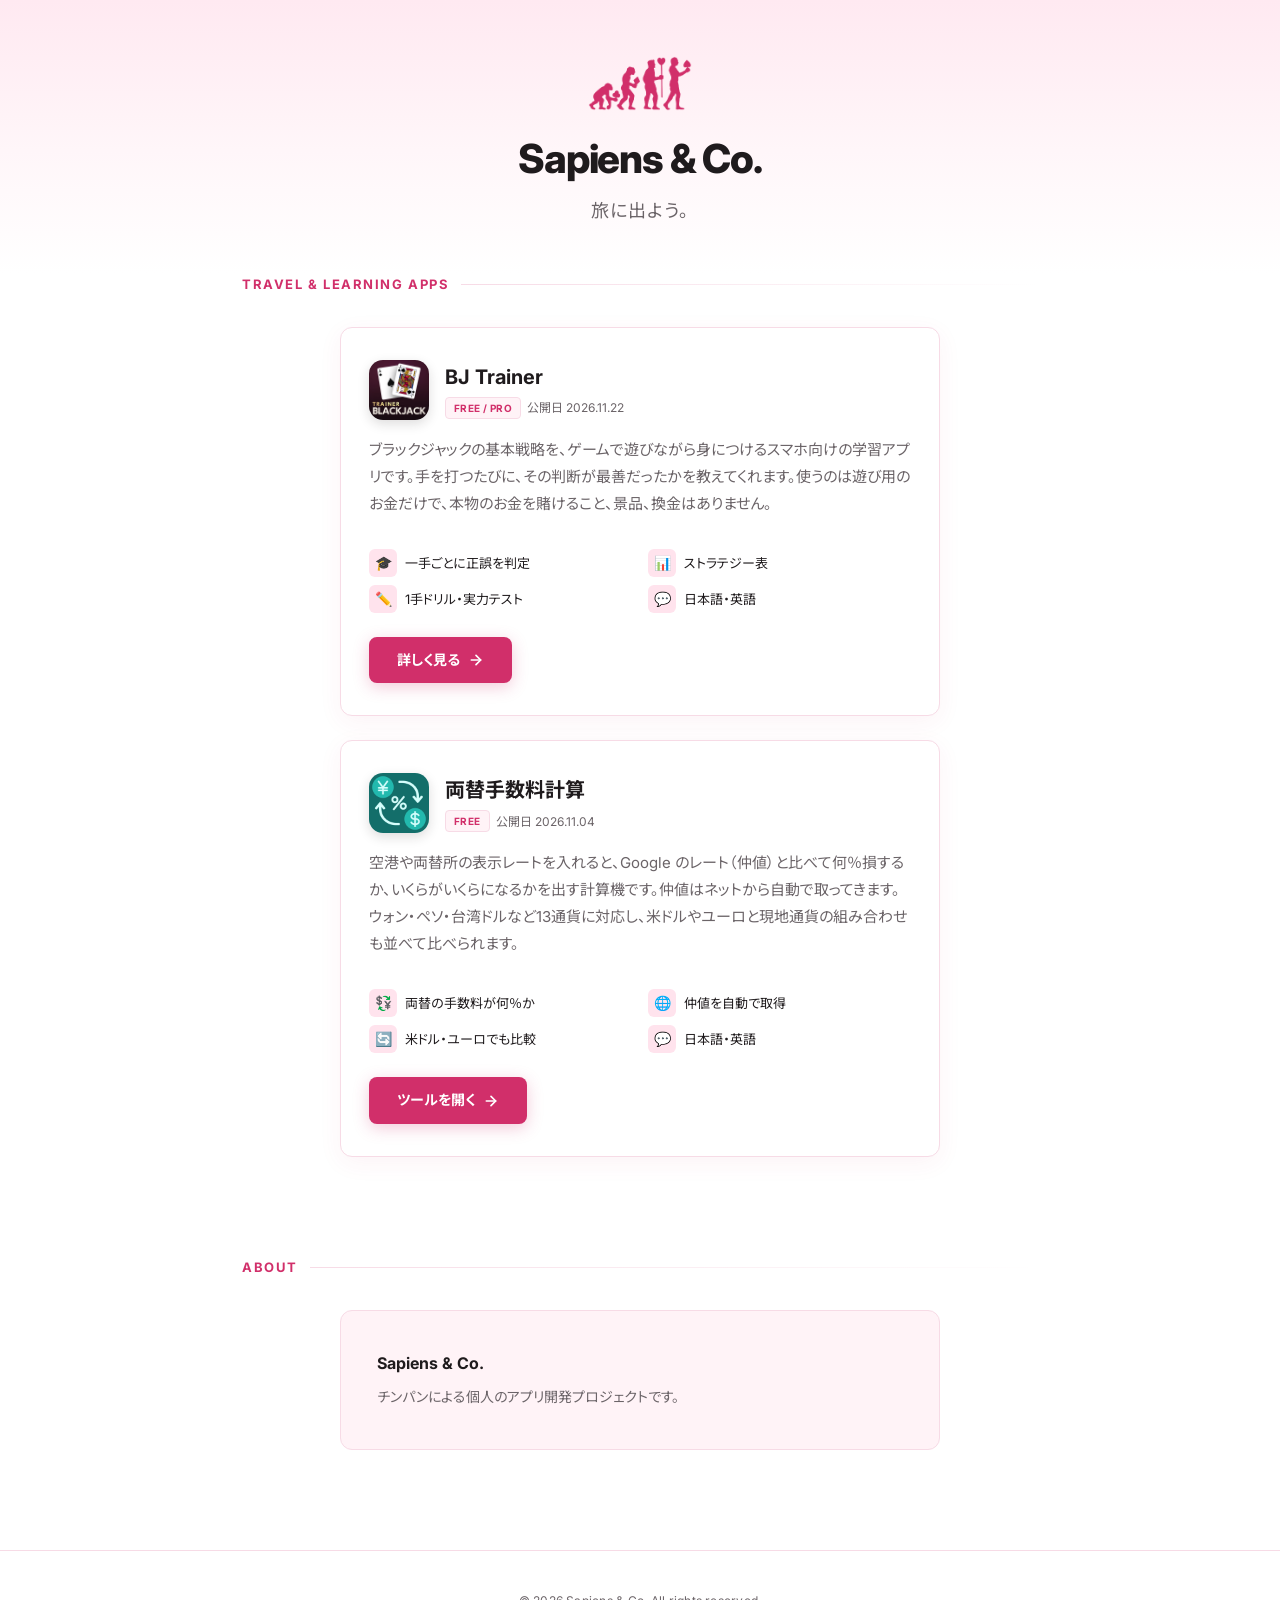
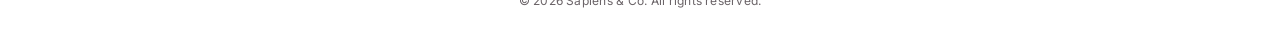
==== commit 5d21ee3e: "トップを白基調に（BJ の紹介ページと同じローズピンク・Noto Sans JP）。表題の絵をピンクに、背景は上から白へ溶かす Co-Authored-By: Claude Opus 5.5 <nor" ====
--- a/index.html
+++ b/index.html
@@ -3,6 +3,7 @@
 <head>
 <meta charset="UTF-8">
 <meta name="viewport" content="width=device-width, initial-scale=1.0">
+<meta name="theme-color" content="#ffffff">
 <title>Sapiens & Co. | アプリ開発</title>
 <meta name="description" content="Sapiens & Co. は、学びと旅のための小さなアプリを作っています。">
 <meta property="og:title" content="Sapiens & Co.">
@@ -14,26 +15,29 @@
 <link rel="icon" href="/assets/mascot.png" type="image/png">
 <link rel="preconnect" href="https://fonts.googleapis.com">
 <link rel="preconnect" href="https://fonts.gstatic.com" crossorigin>
-<link href="https://fonts.googleapis.com/css2?family=Inter:wght@400;500;600;700;800&display=swap" rel="stylesheet">
+<link href="https://fonts.googleapis.com/css2?family=Inter:wght@400;500;600;700;800&family=Noto+Sans+JP:wght@400;500;700;800&display=swap" rel="stylesheet">
 <style>
 *,*::before,*::after{margin:0;padding:0;box-sizing:border-box}
 :root{
-  --bg:#0d0d1a;
-  --bg-subtle:#141428;
-  --surface:#1a1a2e;
-  --surface-hover:#222240;
-  --text:#e8e8f0;
-  --text-dim:#8888aa;
-  --accent:#f0d830;
-  --accent-hover:#d4be20;
-  --accent-glow:rgba(240,216,48,.15);
-  --border:#2a2a48;
-  --pink:#ff69b4;
+  /* 2026-11-25 白基調に（BJ の紹介ページと同じローズピンク） */
+  color-scheme:light;
+  --bg:#ffffff;
+  --bg-subtle:#fff3f7;
+  --surface:#ffffff;
+  --surface-hover:#fff8fb;
+  --text:#1f1b1d;
+  --text-dim:#6b6468;
+  --accent:#d12f6a;
+  --accent-hover:#b8255b;
+  --accent-glow:#ffe3ed;
+  --border:#f7dbe6;
+  --pink:#d12f6a;
   --radius:12px;
 }
 html{scroll-behavior:smooth}
 body{
-  font-family:"Inter","Hiragino Kaku Gothic ProN","Noto Sans JP","Meiryo",sans-serif;
+  font-family:"Inter","Noto Sans JP","Hiragino Kaku Gothic ProN","Meiryo",sans-serif;
+  font-feature-settings:"palt";
   background:var(--bg);
   color:var(--text);
   line-height:1.6;
@@ -51,15 +55,8 @@
   text-align:center;
   position:relative;
   overflow:hidden;
-}
-.hero::before{
-  content:'';
-  position:absolute;
-  top:-40%;left:-20%;
-  width:140%;height:140%;
-  background:radial-gradient(ellipse at 50% 30%,rgba(240,216,48,.06) 0%,transparent 60%),
-             radial-gradient(ellipse at 20% 80%,rgba(255,105,180,.04) 0%,transparent 50%);
-  pointer-events:none;
+  /* 上は薄いピンク、下は白へ溶かす（境目の線を出さない） */
+  background:linear-gradient(180deg,#ffe9f1 0%,#fff6f9 55%,#ffffff 100%);
 }
 .hero-mascot{
   width:88px;height:auto;
@@ -72,10 +69,7 @@
   font-weight:800;
   letter-spacing:-.03em;
   margin-bottom:6px;
-  background:linear-gradient(180deg,#fff 0%,#f0d830 100%);
-  -webkit-background-clip:text;
-  -webkit-text-fill-color:transparent;
-  background-clip:text;
+  color:var(--text);
   animation:fadeInUp .8s ease .1s both;
 }
 .hero-tagline{
@@ -137,6 +131,7 @@
 .app-card{
   background:var(--surface);
   border:1px solid var(--border);
+  box-shadow:0 6px 24px rgba(209,47,106,.06);
   border-radius:var(--radius);
   padding:32px 28px;
   display:flex;
@@ -155,7 +150,7 @@
   width:60px;height:60px;
   border-radius:14px;
   flex-shrink:0;
-  box-shadow:0 4px 12px rgba(0,0,0,.3);
+  box-shadow:0 4px 12px rgba(31,27,29,.15);
 }
 .app-name{
   font-size:1.25rem;
@@ -170,10 +165,10 @@
   padding:2px 8px;
   border-radius:4px;
 }
-.badge-pwa{color:var(--accent);background:var(--accent-glow);border:1px solid rgba(240,216,48,.25)}
+.badge-pwa{color:var(--accent);background:var(--accent-glow);border:1px solid var(--border)}
 .badge-offline{color:#6ee7b7;background:rgba(110,231,183,.1);border:1px solid rgba(110,231,183,.2)}
-.badge-free{color:#93c5fd;background:rgba(147,197,253,.1);border:1px solid rgba(147,197,253,.2)}
-.badge-proto{color:var(--pink);background:rgba(255,105,180,.1);border:1px solid rgba(255,105,180,.25)}
+.badge-free{color:#d12f6a;background:#fff3f7;border:1px solid #f7dbe6}
+.badge-proto{color:var(--pink);background:var(--bg-subtle);border:1px solid var(--border)}
 
 .app-desc{
   font-size:.9375rem;
@@ -203,8 +198,8 @@
   display:inline-flex;
   align-items:center;
   gap:8px;
-  background:linear-gradient(135deg,var(--accent),#e0c820);
-  color:var(--bg);
+  background:var(--accent);
+  color:#ffffff;
   font-weight:700;
   font-size:.875rem;
   padding:12px 28px;
@@ -213,17 +208,18 @@
   transition:transform .2s,box-shadow .2s;
   align-self:flex-start;
   margin-top:4px;
-  box-shadow:0 4px 16px rgba(240,216,48,.2);
+  box-shadow:0 4px 16px rgba(209,47,106,.25);
 }
 .app-cta:hover{
   transform:translateY(-1px);
-  box-shadow:0 6px 24px rgba(240,216,48,.3);
+  background:var(--accent-hover);
+  box-shadow:0 6px 24px rgba(209,47,106,.3);
 }
 .app-cta svg{width:16px;height:16px}
 
 /* ===== About ===== */
 .about-content{
-  background:var(--surface);
+  background:var(--bg-subtle);
   border:1px solid var(--border);
   border-radius:var(--radius);
   padding:32px 28px;
@@ -277,7 +273,7 @@
 
 <!-- Hero -->
 <section class="hero">
-  <img class="hero-mascot" src="assets/4_chara_2.png" alt="Sapiens & Co." width="280">
+  <img class="hero-mascot" src="assets/4_chara_2_rose.png" alt="Sapiens & Co." width="280">
   <h1 class="hero-brand">Sapiens & Co.</h1>
   <p class="hero-tagline">旅に出よう。</p>
 </section>
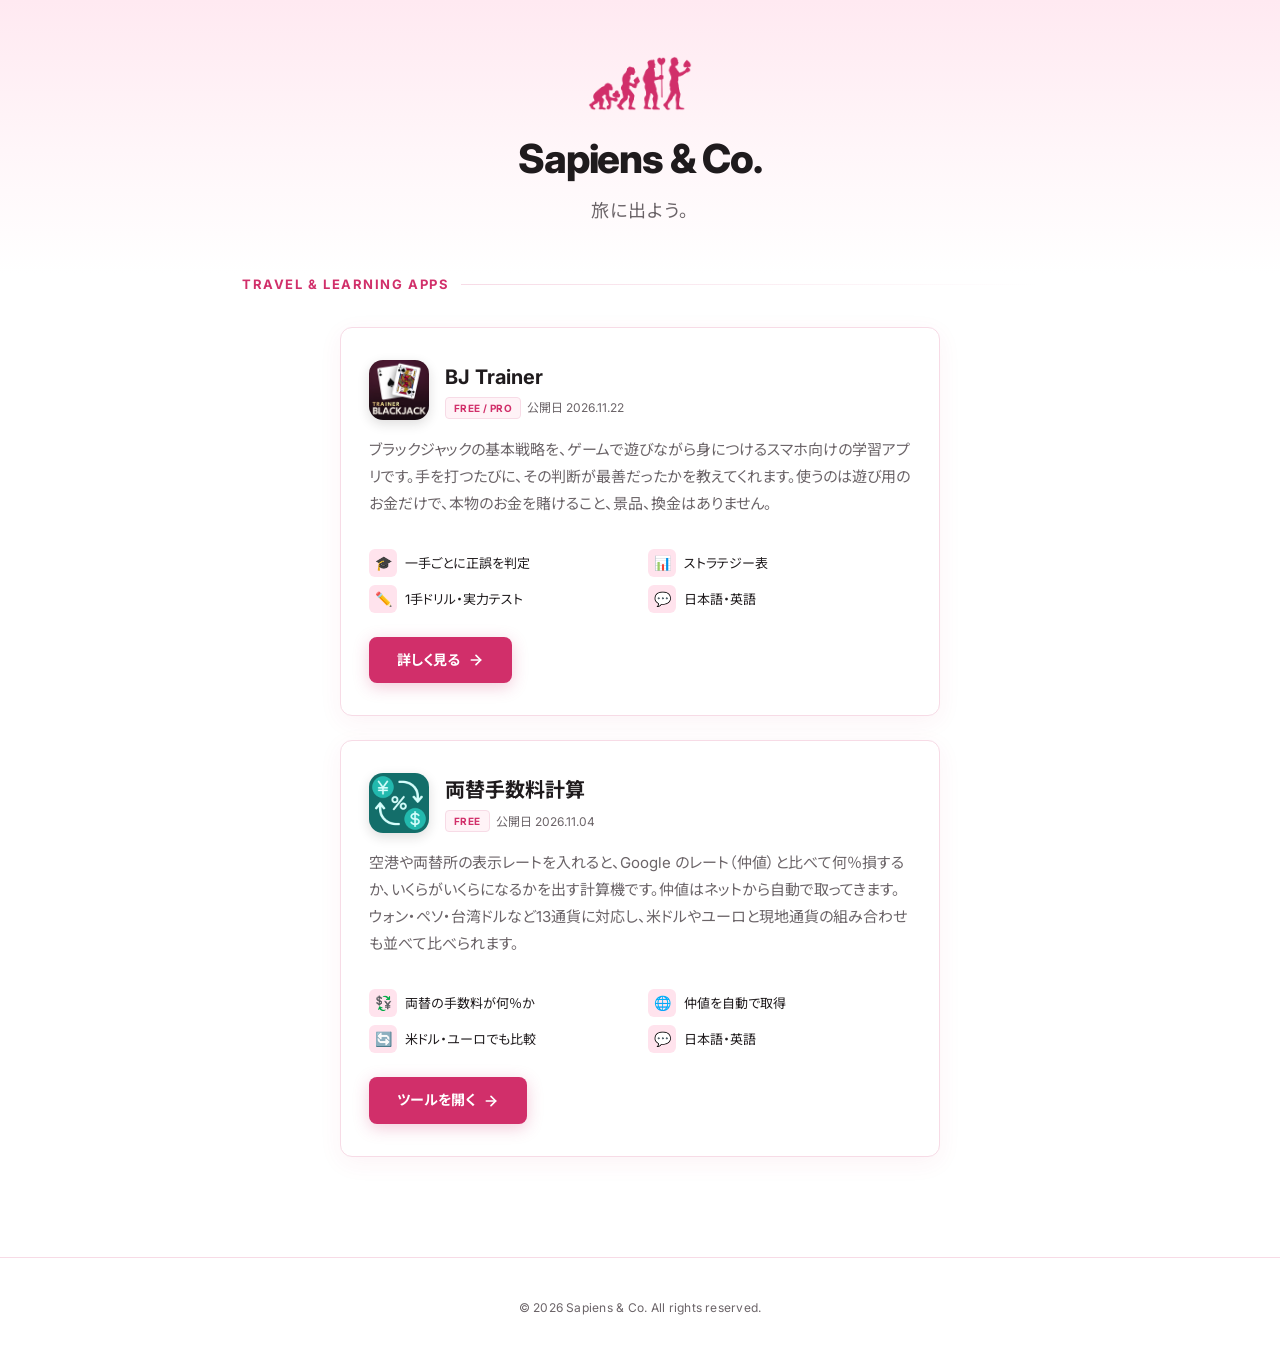
==== commit 39e14a29: "トップ：About の節を外す Co-Authored-By: Claude Opus 5.5 <noreply@anthropic.com>" ====
--- a/index.html
+++ b/index.html
@@ -217,32 +217,6 @@
 }
 .app-cta svg{width:16px;height:16px}
 
-/* ===== About ===== */
-.about-content{
-  background:var(--bg-subtle);
-  border:1px solid var(--border);
-  border-radius:var(--radius);
-  padding:32px 28px;
-  display:flex;
-  align-items:flex-start;
-  gap:24px;
-  max-width:600px;
-  margin:0 auto;
-}
-.about-icon{
-  width:60px;height:60px;flex-shrink:0;
-  display:flex;align-items:center;justify-content:center;
-  background:var(--accent-glow);border-radius:14px;
-  font-size:36px;
-}
-.about-text{flex:1}
-.about-text h3{
-  font-size:1rem;font-weight:700;margin-bottom:8px;
-}
-.about-text p{
-  font-size:.875rem;color:var(--text-dim);line-height:1.8;
-}
-
 /* ===== Footer ===== */
 .footer{
   text-align:center;
@@ -260,11 +234,9 @@
   .hero-mascot{width:104px}
   .section{padding:0 32px 100px}
   .app-grid{grid-template-columns:repeat(auto-fill,minmax(360px,1fr))}
-  .about-content{padding:40px 36px}
 }
 @media(max-width:480px){
   .app-features{grid-template-columns:1fr}
-  .about-content{flex-direction:column;gap:16px}
 }
 .app-date{font-size:.75rem;color:var(--text-dim);align-self:center}
 </style>
@@ -364,17 +336,6 @@
   </div>
 </section>
 
-<!-- About -->
-<section class="section">
-  <h2 class="section-title">About</h2>
-  <div class="about-content">
-    <div class="about-text">
-      <h3>Sapiens & Co.</h3>
-      <p>チンパンによる個人のアプリ開発プロジェクトです。</p>
-    </div>
-  </div>
-</section>
-
 <!-- Footer -->
 <footer class="footer">
   &copy; 2026 Sapiens & Co. All rights reserved.
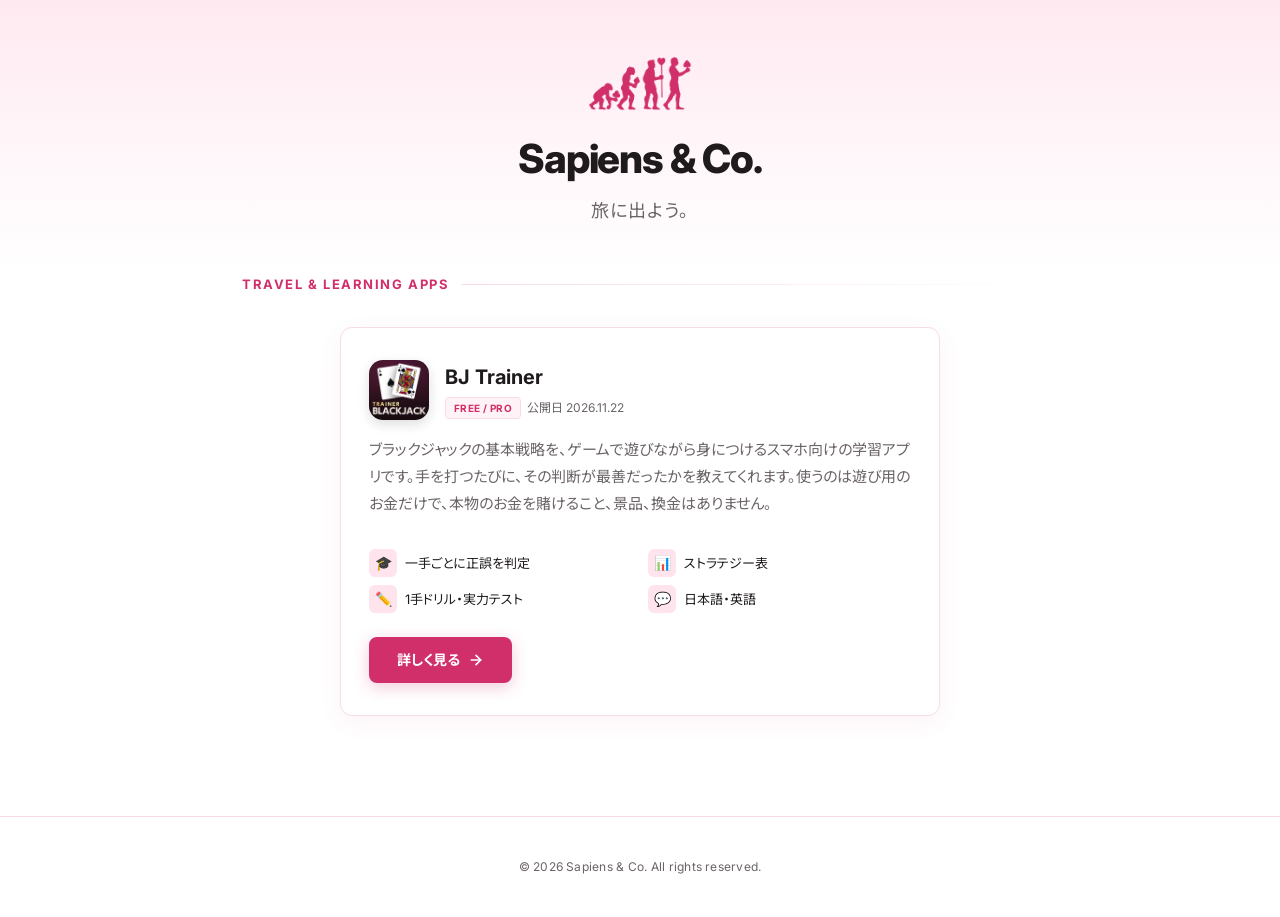
==== commit 577ac10c: "トップ：両替手数料計算のカードを外す（入り口は chimpan-poker.com のツール一覧へ移した） Co-Authored-By: Claude Opus 5.5 <noreply@anthr" ====
--- a/index.html
+++ b/index.html
@@ -294,45 +294,6 @@
       </a>
     </article>
 
-    <!-- FX Loss -->
-    <article class="app-card">
-      <div class="app-card-header">
-        <img class="app-icon" src="assets/tool_fxloss.png" alt="両替手数料計算" width="60" height="60">
-        <div>
-          <h3 class="app-name">両替手数料計算</h3>
-          <div class="app-badges">
-            <span class="app-badge badge-free">FREE</span>
-            <span class="app-date">公開日 2026.11.04</span>
-          </div>
-        </div>
-      </div>
-      <p class="app-desc">空港や両替所の表示レートを入れると、Google のレート（仲値）と比べて何％損するか、いくらがいくらになるかを出す計算機です。仲値はネットから自動で取ってきます。ウォン・ペソ・台湾ドルなど13通貨に対応し、米ドルやユーロと現地通貨の組み合わせも並べて比べられます。</p>
-      <div class="app-features">
-        <div class="app-feat">
-          <div class="app-feat-icon">&#128177;</div>
-          <span>両替の手数料が何％か</span>
-        </div>
-        <div class="app-feat">
-          <div class="app-feat-icon">&#127760;</div>
-          <span>仲値を自動で取得</span>
-        </div>
-        <div class="app-feat">
-          <div class="app-feat-icon">&#128260;</div>
-          <span>米ドル・ユーロでも比較</span>
-        </div>
-        <div class="app-feat">
-          <div class="app-feat-icon">&#128172;</div>
-          <span>日本語・英語</span>
-        </div>
-      </div>
-      <a class="app-cta" href="https://chimpan-poker.com/tools/fx-loss/" target="_blank" rel="noopener">
-        ツールを開く
-        <svg viewBox="0 0 24 24" fill="none" stroke="currentColor" stroke-width="2.5" stroke-linecap="round" stroke-linejoin="round">
-          <line x1="5" y1="12" x2="19" y2="12"/><polyline points="12 5 19 12 12 19"/>
-        </svg>
-      </a>
-    </article>
-
   </div>
 </section>
 
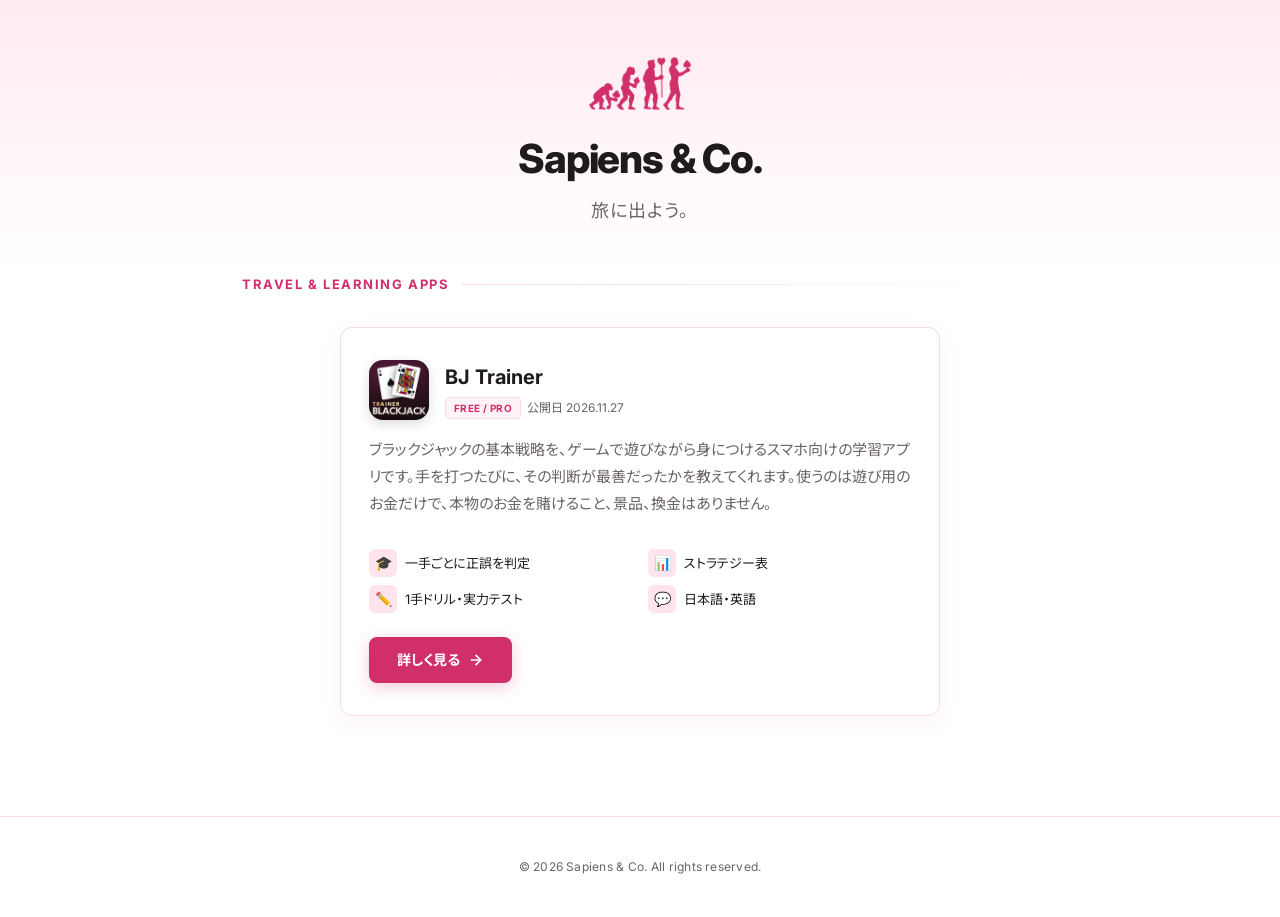
==== commit ad8e8693: "BJ Trainer の公開日を 2026.11.27 に・紹介ページの CM を自動で流さない（bj-lp aea4c27）" ====
--- a/index.html
+++ b/index.html
@@ -263,7 +263,7 @@
           <h3 class="app-name">BJ Trainer</h3>
           <div class="app-badges">
             <span class="app-badge badge-free">FREE / PRO</span>
-            <span class="app-date">公開日 2026.11.22</span>
+            <span class="app-date">公開日 2026.11.27</span>
           </div>
         </div>
       </div>
